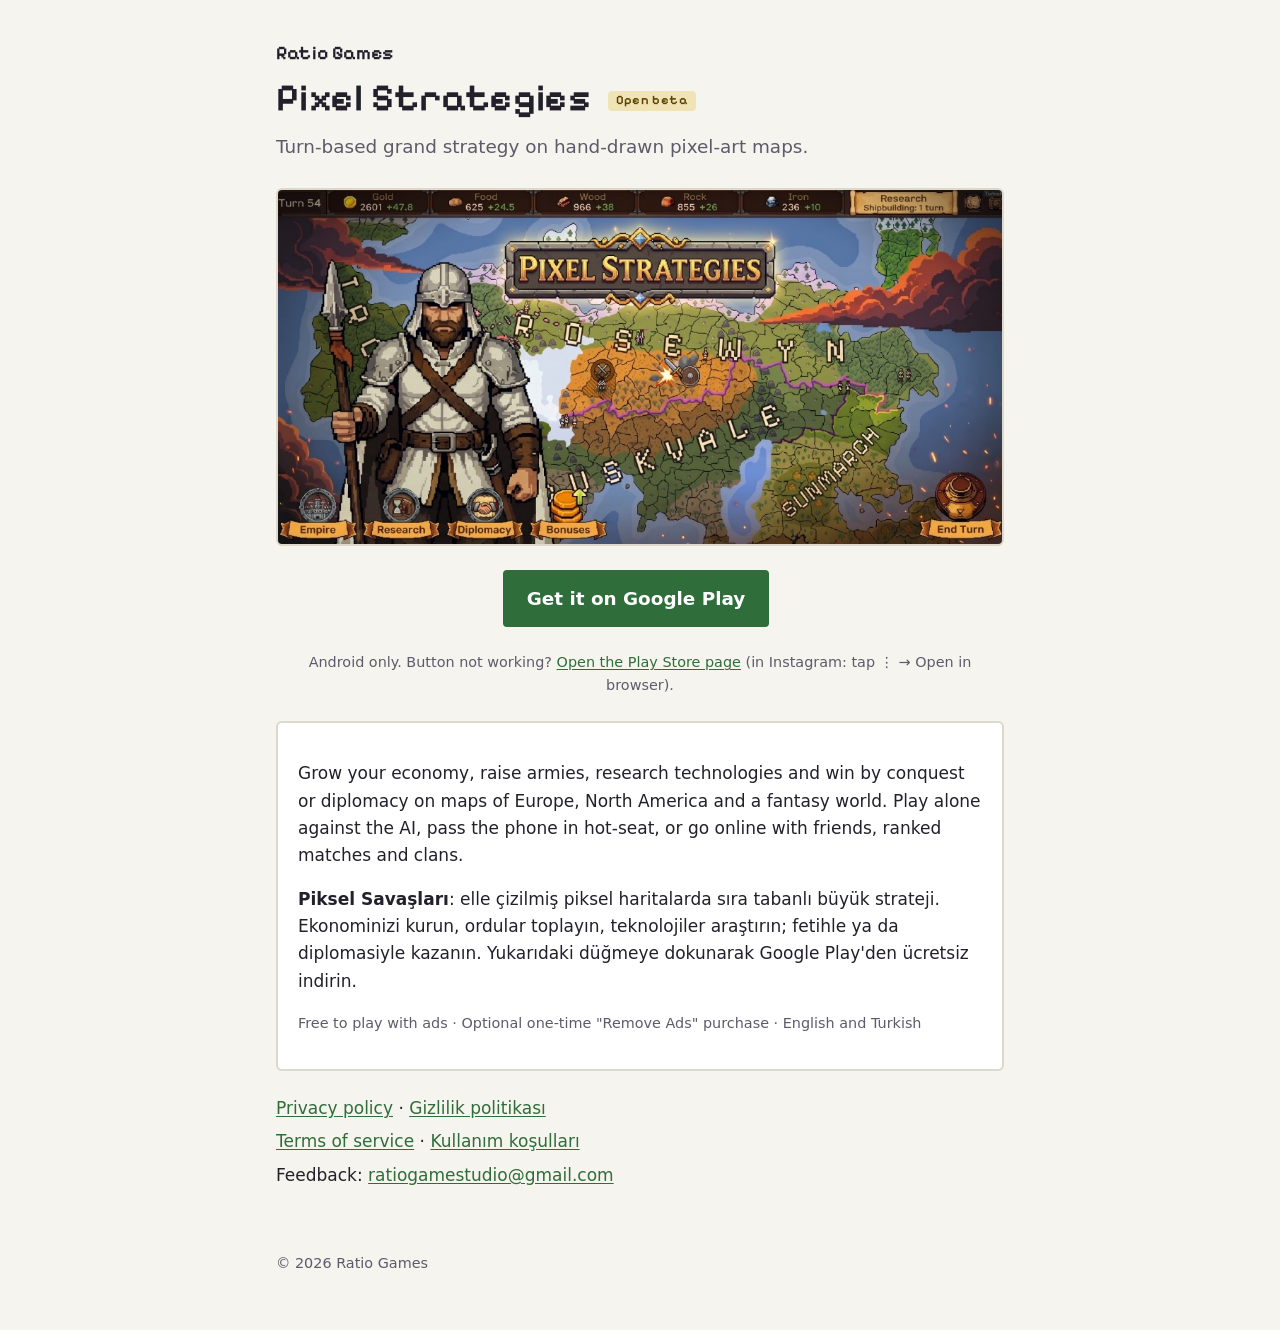
==== pixel-strategies/index.html @ b9f94a6b "Pixel Strategies landing page (open beta): Play button that works from in-app browsers Co-Authored-B" ====
<!doctype html>
<html lang="en">
<head>
<meta charset="utf-8">
<meta name="viewport" content="width=device-width, initial-scale=1">
<title>Pixel Strategies</title>
<meta name="description" content="Turn-based grand strategy in pixel art. Open beta on Google Play.">
<meta name="color-scheme" content="light dark">
<meta property="og:type" content="website">
<meta property="og:title" content="Pixel Strategies: open beta on Google Play">
<meta property="og:description" content="Turn-based grand strategy on hand-drawn pixel-art maps. Free to play on Android.">
<meta property="og:url" content="https://ratiogames.github.io/pixel-strategies/">
<meta property="og:image" content="https://ratiogames.github.io/pixel-strategies/feature.jpg">
<meta property="og:image:width" content="1024">
<meta property="og:image:height" content="500">
<meta name="twitter:card" content="summary_large_image">
<link rel="preconnect" href="https://fonts.googleapis.com">
<link rel="preconnect" href="https://fonts.gstatic.com" crossorigin>
<link rel="stylesheet" href="https://fonts.googleapis.com/css2?family=Pixelify+Sans:wght@500;600&display=swap">
<link rel="stylesheet" href="../style.css">
<style>
  .hero { width: 100%; height: auto; border-radius: 6px; border: 2px solid var(--border); display: block; }
  .cta { text-align: center; margin: 20px 0 8px; }
  .cta .button { font-size: 1.15rem; padding: 14px 24px; }
  .small { font-size: 0.9rem; }
</style>
</head>
<body>
<header>
  <a class="brand" href="../">Ratio Games</a>
  <h1>Pixel Strategies <span class="badge">Open beta</span></h1>
  <p class="lead">Turn-based grand strategy on hand-drawn pixel-art maps.</p>
</header>

<main>
  <img class="hero" src="feature.jpg" width="1024" height="500" alt="Pixel Strategies: a knight in front of the pixel-art strategy map">

  <!-- Android: the intent link opens the Play Store app straight from in-app browsers (Instagram, Facebook, TikTok);
       browsers that can't handle it fall back to the web store page. -->
  <p class="cta">
    <a class="button" href="intent://details?id=com.ratiogames.pixelstrategies#Intent;scheme=market;package=com.android.vending;S.browser_fallback_url=https%3A%2F%2Fplay.google.com%2Fstore%2Fapps%2Fdetails%3Fid%3Dcom.ratiogames.pixelstrategies;end">Get it on Google Play</a>
  </p>
  <p class="cta small muted">Android only. Button not working?
    <a href="https://play.google.com/store/apps/details?id=com.ratiogames.pixelstrategies" target="_blank" rel="noopener">Open the Play Store page</a>
    (in Instagram: tap ⋮ → Open in browser).</p>

  <section class="card">
    <p>Grow your economy, raise armies, research technologies and win by conquest or diplomacy on maps of Europe,
      North America and a fantasy world. Play alone against the AI, pass the phone in hot-seat, or go online with
      friends, ranked matches and clans.</p>
    <p lang="tr"><strong>Piksel Savaşları</strong>: elle çizilmiş piksel haritalarda sıra tabanlı büyük strateji.
      Ekonominizi kurun, ordular toplayın, teknolojiler araştırın; fetihle ya da diplomasiyle kazanın.
      Yukarıdaki düğmeye dokunarak Google Play'den ücretsiz indirin.</p>
    <p class="muted small">Free to play with ads &middot; Optional one-time "Remove Ads" purchase &middot; English and Turkish</p>
  </section>

  <ul class="links">
    <li><a href="privacy.html">Privacy policy</a> &middot; <a href="privacy-tr.html" hreflang="tr" lang="tr">Gizlilik politikası</a></li>
    <li><a href="terms.html">Terms of service</a> &middot; <a href="terms-tr.html" hreflang="tr" lang="tr">Kullanım koşulları</a></li>
    <li>Feedback: <a href="mailto:ratiogamestudio@gmail.com">ratiogamestudio@gmail.com</a></li>
  </ul>
</main>

<footer>
  <p>&copy; 2026 Ratio Games</p>
</footer>
</body>
</html>
---- style.css ----
:root {
  --bg: #f6f4ee;
  --surface: #ffffff;
  --text: #22212b;
  --muted: #5d5b6a;
  --accent: #2f6d3a;
  --accent-text: #ffffff;
  --border: #dcd8cc;
  --badge: #f0e3b6;
  --badge-text: #5a4500;
}
@media (prefers-color-scheme: dark) {
  :root {
    --bg: #17161d;
    --surface: #211f29;
    --text: #ece9f2;
    --muted: #a7a3b5;
    --accent: #7fcf8c;
    --accent-text: #10210f;
    --border: #35323f;
    --badge: #4a3d12;
    --badge-text: #f5dc8a;
  }
}
* { box-sizing: border-box; }
html { -webkit-text-size-adjust: 100%; }
body {
  margin: 0;
  background: var(--bg);
  color: var(--text);
  font: 17px/1.6 system-ui, -apple-system, "Segoe UI", Roboto, "Helvetica Neue", Arial, sans-serif;
}
main, header, footer { max-width: 760px; margin: 0 auto; padding: 0 16px; }
header { padding-top: 40px; padding-bottom: 8px; }
footer { padding-top: 32px; padding-bottom: 40px; color: var(--muted); font-size: 0.9rem; }
h1, h2, h3, .brand {
  font-family: "Pixelify Sans", system-ui, sans-serif;
  font-weight: 600;
  line-height: 1.2;
  letter-spacing: 0.01em;
}
h1 { font-size: 2.4rem; margin: 0.2em 0 0.3em; }
h2 { font-size: 1.5rem; margin: 2em 0 0.5em; }
h3 { font-size: 1.15rem; margin: 1.5em 0 0.4em; }
.brand { font-size: 1.2rem; color: var(--text); text-decoration: none; }
a { color: var(--accent); text-underline-offset: 2px; }
.lead { font-size: 1.15rem; color: var(--muted); margin-top: 0; }
.muted { color: var(--muted); }
.card {
  background: var(--surface);
  border: 2px solid var(--border);
  border-radius: 6px;
  padding: 20px;
  margin: 24px 0;
}
.card h2 { margin-top: 0; }
.badge {
  display: inline-block;
  font-size: 0.8rem;
  font-weight: 600;
  background: var(--badge);
  color: var(--badge-text);
  border-radius: 4px;
  padding: 2px 8px;
  vertical-align: middle;
  margin-left: 8px;
}
.button {
  display: inline-block;
  background: var(--accent);
  color: var(--accent-text);
  text-decoration: none;
  font-weight: 600;
  padding: 10px 16px;
  border-radius: 4px;
  margin: 4px 8px 4px 0;
}
.links { list-style: none; padding: 0; }
.links li { margin: 6px 0; }
.lang { float: right; font-size: 0.95rem; }
nav.toc { background: var(--surface); border: 2px solid var(--border); border-radius: 6px; padding: 8px 20px; }
nav.toc ol { padding-left: 1.2em; }
table { border-collapse: collapse; width: 100%; font-size: 0.95rem; display: block; overflow-x: auto; }
th, td { border: 1px solid var(--border); padding: 8px 10px; text-align: left; vertical-align: top; }
th { background: var(--surface); }
code { font-size: 0.92em; }
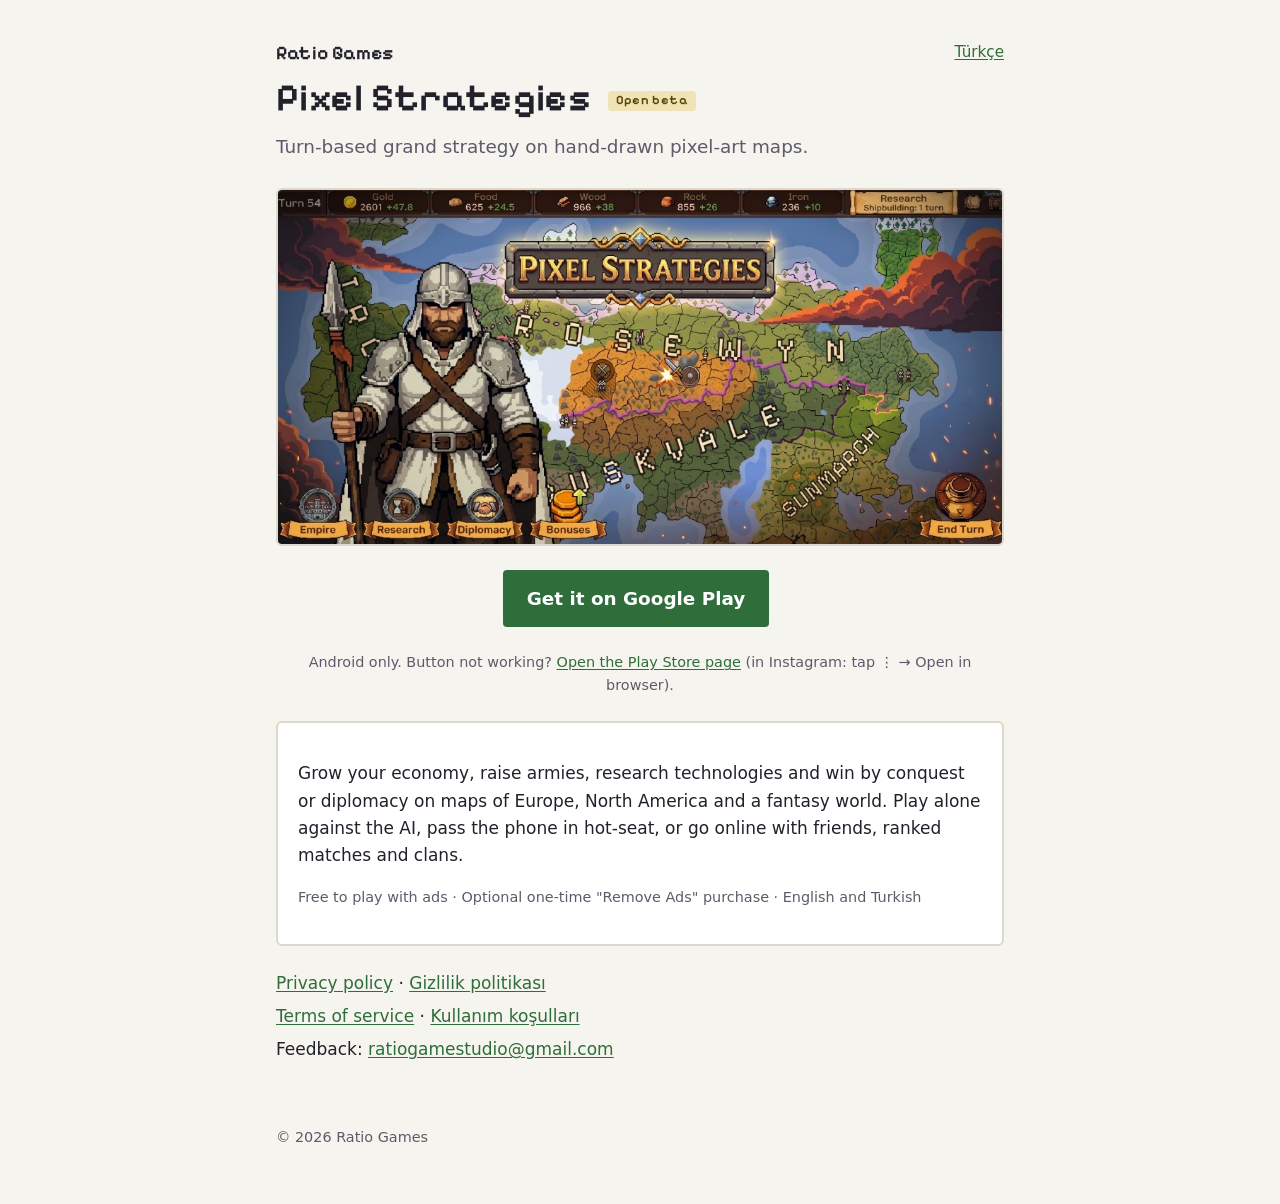
==== commit a69a0d05: "Pixel Strategies: Turkish landing page (Piksel Savaşları), opens automatically for Turkish browser l" ====
--- a/pixel-strategies/index.html
+++ b/pixel-strategies/index.html
@@ -14,6 +14,20 @@
 <meta property="og:image:width" content="1024">
 <meta property="og:image:height" content="500">
 <meta name="twitter:card" content="summary_large_image">
+<link rel="alternate" hreflang="en" href="https://ratiogames.github.io/pixel-strategies/">
+<link rel="alternate" hreflang="tr" href="https://ratiogames.github.io/pixel-strategies/tr.html">
+<script>
+  // Turkish phone/browser language -> the Turkish page, unless the visitor picked English (link below or ?lang=en)
+  (function () {
+    try {
+      var q = location.search;
+      if (q.indexOf('lang=en') >= 0) { localStorage.setItem('ps-lang', 'en'); return; }
+      if (localStorage.getItem('ps-lang') === 'en') return;
+    } catch (e) {}
+    var langs = navigator.languages && navigator.languages.length ? navigator.languages : [navigator.language || ''];
+    if (String(langs[0] || '').toLowerCase().indexOf('tr') === 0) location.replace('tr.html');
+  })();
+</script>
 <link rel="preconnect" href="https://fonts.googleapis.com">
 <link rel="preconnect" href="https://fonts.gstatic.com" crossorigin>
 <link rel="stylesheet" href="https://fonts.googleapis.com/css2?family=Pixelify+Sans:wght@500;600&display=swap">
@@ -27,6 +41,7 @@
 </head>
 <body>
 <header>
+  <span class="lang"><a href="tr.html" hreflang="tr" lang="tr">Türkçe</a></span>
   <a class="brand" href="../">Ratio Games</a>
   <h1>Pixel Strategies <span class="badge">Open beta</span></h1>
   <p class="lead">Turn-based grand strategy on hand-drawn pixel-art maps.</p>
@@ -48,9 +63,6 @@
     <p>Grow your economy, raise armies, research technologies and win by conquest or diplomacy on maps of Europe,
       North America and a fantasy world. Play alone against the AI, pass the phone in hot-seat, or go online with
       friends, ranked matches and clans.</p>
-    <p lang="tr"><strong>Piksel Savaşları</strong>: elle çizilmiş piksel haritalarda sıra tabanlı büyük strateji.
-      Ekonominizi kurun, ordular toplayın, teknolojiler araştırın; fetihle ya da diplomasiyle kazanın.
-      Yukarıdaki düğmeye dokunarak Google Play'den ücretsiz indirin.</p>
     <p class="muted small">Free to play with ads &middot; Optional one-time "Remove Ads" purchase &middot; English and Turkish</p>
   </section>
 
